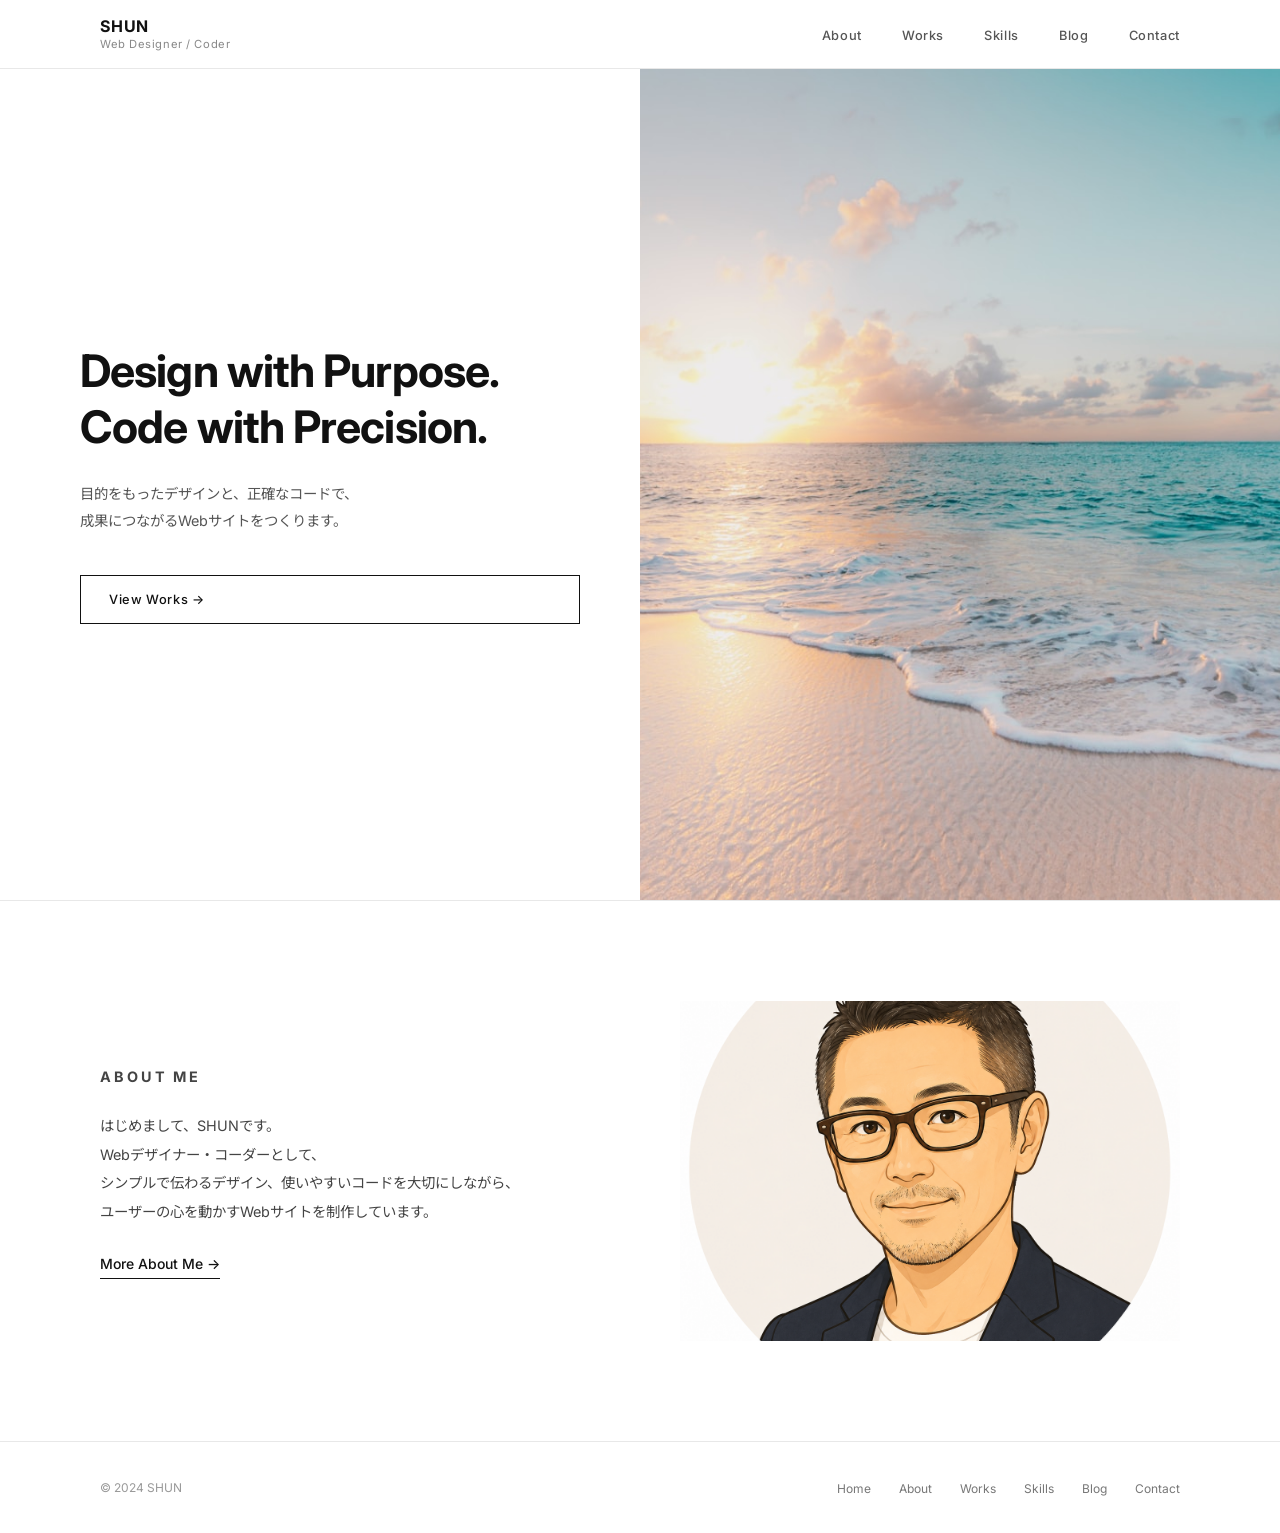
==== index.html @ 6f205052 "Initial commit: ポートフォリオサイト初回アップロード" ====
<!DOCTYPE html>
<html lang="ja">
<head>
  <meta charset="UTF-8">
  <meta name="viewport" content="width=device-width, initial-scale=1.0">
  <title>SHUN | Web Designer &amp; Coder</title>
  <link rel="stylesheet" href="css/style.css">
</head>
<body>

  <!-- ナビゲーション -->
  <header>
    <nav>
      <a href="index.html" class="nav-logo">
        <span class="nav-logo-name">SHUN</span>
        <span class="nav-logo-sub">Web Designer / Coder</span>
      </a>
      <ul class="nav-links">
        <li><a href="about.html">About</a></li>
        <li><a href="works.html">Works</a></li>
        <li><a href="skills.html">Skills</a></li>
        <li><a href="blog.html">Blog</a></li>
        <li><a href="contact.html">Contact</a></li>
      </ul>
      <button class="hamburger" id="hamburger" aria-label="メニューを開く">
        <span></span><span></span><span></span>
      </button>
    </nav>
  </header>
  <div class="mobile-nav-overlay" id="mobile-nav-overlay"></div>
  <nav class="mobile-nav" id="mobile-nav">
    <ul>
      <li><a href="about.html">About</a></li>
      <li><a href="works.html">Works</a></li>
      <li><a href="skills.html">Skills</a></li>
      <li><a href="blog.html">Blog</a></li>
      <li><a href="contact.html">Contact</a></li>
    </ul>
  </nav>

  <!-- Hero -->
  <section class="hero">
    <div class="hero-content">
      <h1 class="hero-title">Design with Purpose.<br>Code with Precision.</h1>
      <p class="hero-desc">
        目的をもったデザインと、正確なコードで、<br>
        成果につながるWebサイトをつくります。
      </p>
      <a href="works.html" class="btn">View Works &rarr;</a>
    </div>
    <div class="hero-image">
      <!-- images/hero.jpg を用意してください（デスクワーク・PC画像など） -->
      <img src="images/hero.jpg" alt="Hero Image">
    </div>
  </section>

  <!-- About Me プレビュー -->
  <section class="home-about">
    <div class="container">
      <div class="home-about-inner">
        <div class="home-about-text">
          <p class="section-heading">ABOUT ME</p>
          <p>
            はじめまして、SHUNです。<br>
            Webデザイナー・コーダーとして、<br>
            シンプルで伝わるデザイン、使いやすいコードを大切にしながら、<br>
            ユーザーの心を動かすWebサイトを制作しています。
          </p>
          <a href="about.html" class="btn-link">More About Me &rarr;</a>
        </div>
        <div class="home-about-image">
          <!-- images/about-preview.jpg を用意してください -->
          <img src="images/about-preview.png" alt="About Me">
        </div>
      </div>
    </div>
  </section>

  <!-- フッター -->
  <footer>
    <div class="footer-inner">
      <p class="footer-copy">&copy; 2024 SHUN</p>
      <ul class="footer-links">
        <li><a href="index.html">Home</a></li>
        <li><a href="about.html">About</a></li>
        <li><a href="works.html">Works</a></li>
        <li><a href="skills.html">Skills</a></li>
        <li><a href="blog.html">Blog</a></li>
        <li><a href="contact.html">Contact</a></li>
      </ul>
    </div>
  </footer>

  <script src="js/main.js"></script>
</body>
</html>
---- css/style.css ----
/* ========================================
   Google Fonts
======================================== */
@import url('https://fonts.googleapis.com/css2?family=Inter:wght@400;500;600;700&family=Noto+Sans+JP:wght@400;500;700&display=swap');

/* ========================================
   Reset & Base
======================================== */
*, *::before, *::after {
  margin: 0;
  padding: 0;
  box-sizing: border-box;
}

html {
  scroll-behavior: smooth;
}

body {
  font-family: 'Inter', 'Noto Sans JP', sans-serif;
  background-color: #fff;
  color: #111;
  line-height: 1.8;
  font-size: 15px;
}

img {
  max-width: 100%;
  height: auto;
  display: block;
}

a {
  color: inherit;
  text-decoration: none;
}

ul { list-style: none; }

/* ========================================
   共通レイアウト
======================================== */
.container {
  max-width: 1160px;
  margin: 0 auto;
  padding: 0 40px;
}

.section-heading {
  font-size: 0.7rem;
  font-weight: 700;
  letter-spacing: 0.2em;
  color: #111;
  margin-bottom: 12px;
}

.section-title {
  font-size: 2.2rem;
  font-weight: 700;
  letter-spacing: -0.01em;
  margin-bottom: 12px;
}

.section-desc {
  font-size: 0.875rem;
  color: #666;
  margin-bottom: 48px;
}

/* ========================================
   ボタン
======================================== */
.btn {
  display: inline-flex;
  align-items: center;
  gap: 8px;
  padding: 12px 28px;
  border: 1px solid #111;
  color: #111;
  font-size: 0.8rem;
  font-weight: 500;
  letter-spacing: 0.05em;
  transition: background-color 0.25s, color 0.25s;
  cursor: pointer;
  background: transparent;
  font-family: inherit;
}

.btn:hover {
  background-color: #111;
  color: #fff;
}

.btn-dark {
  background-color: #111;
  color: #fff;
}

.btn-dark:hover {
  background-color: #333;
  color: #fff;
}

.btn-link {
  display: inline-flex;
  align-items: center;
  gap: 6px;
  font-size: 0.875rem;
  font-weight: 500;
  border-bottom: 1px solid #111;
  padding-bottom: 2px;
  transition: opacity 0.2s;
}

.btn-link:hover { opacity: 0.6; }

/* ========================================
   ナビゲーション
======================================== */
header {
  position: fixed;
  top: 0;
  left: 0;
  width: 100%;
  z-index: 100;
  background-color: #fff;
  border-bottom: 1px solid #e8e8e8;
}

nav {
  display: flex;
  justify-content: space-between;
  align-items: center;
  height: 68px;
  max-width: 1160px;
  margin: 0 auto;
  padding: 0 40px;
}

.nav-logo {
  display: flex;
  flex-direction: column;
  line-height: 1.3;
}

.nav-logo-name {
  font-size: 1rem;
  font-weight: 700;
  letter-spacing: 0.05em;
}

.nav-logo-sub {
  font-size: 0.7rem;
  color: #888;
  letter-spacing: 0.05em;
}

.nav-links {
  display: flex;
  gap: 40px;
}

.nav-links a {
  font-size: 0.8rem;
  font-weight: 500;
  letter-spacing: 0.05em;
  color: #555;
  padding-bottom: 4px;
  border-bottom: 2px solid transparent;
  transition: color 0.2s, border-color 0.2s;
}

.nav-links a:hover,
.nav-links a.active {
  color: #111;
  border-bottom-color: #111;
}

/* ========================================
   フッター
======================================== */
footer {
  border-top: 1px solid #e8e8e8;
  padding: 32px 0;
}

.footer-inner {
  display: flex;
  justify-content: space-between;
  align-items: center;
  max-width: 1160px;
  margin: 0 auto;
  padding: 0 40px;
}

.footer-copy {
  font-size: 0.75rem;
  color: #999;
}

.footer-links {
  display: flex;
  gap: 28px;
}

.footer-links a {
  font-size: 0.75rem;
  color: #777;
  transition: color 0.2s;
}

.footer-links a:hover { color: #111; }

/* ========================================
   Home - Hero
======================================== */
.hero {
  padding-top: 68px;
  display: grid;
  grid-template-columns: 1fr 1fr;
  min-height: 100vh;
}

.hero-content {
  display: flex;
  flex-direction: column;
  justify-content: center;
  padding: 80px 60px 80px 80px;
  width: 100%;
}

.hero-title {
  font-size: clamp(2rem, 3.5vw, 3rem);
  font-weight: 700;
  line-height: 1.25;
  letter-spacing: -0.02em;
  margin-bottom: 24px;
}

.hero-desc {
  font-size: 0.9rem;
  color: #555;
  line-height: 1.9;
  margin-bottom: 40px;
}

.hero-image {
  background-color: #f0f0f0;
  overflow: hidden;
}

.hero-image img {
  width: 100%;
  height: 100%;
  object-fit: cover;
}

/* Home - About Preview */
.home-about {
  padding: 100px 0;
  border-top: 1px solid #e8e8e8;
}

.home-about-inner {
  display: grid;
  grid-template-columns: 1fr 1fr;
  gap: 80px;
  align-items: center;
}

.home-about-text .section-heading {
  margin-bottom: 20px;
}

.home-about-text p {
  font-size: 0.9rem;
  color: #444;
  line-height: 2;
  margin-bottom: 16px;
}

.home-about-text .btn-link {
  margin-top: 8px;
}

.home-about-image img {
  width: 100%;
  height: 340px;
  object-fit: cover;
  background-color: #e8e8e8;
}

/* ========================================
   About
======================================== */
.about-page {
  padding: 120px 0 100px;
}

.about-grid {
  display: grid;
  grid-template-columns: 1fr 380px;
  gap: 80px;
  align-items: start;
}

.about-main .section-title {
  margin-bottom: 20px;
}

.about-intro {
  font-size: 0.9rem;
  color: #444;
  line-height: 2;
  margin-bottom: 48px;
}

/* 経歴 */
.about-career h3 {
  font-size: 0.8rem;
  font-weight: 700;
  letter-spacing: 0.15em;
  margin-bottom: 20px;
  color: #111;
}

.career-list {
  display: flex;
  flex-direction: column;
  gap: 12px;
  margin-bottom: 48px;
}

.career-item {
  display: grid;
  grid-template-columns: 60px 1fr;
  gap: 20px;
  font-size: 0.875rem;
}

.career-year {
  color: #999;
  font-size: 0.8rem;
  padding-top: 2px;
}

.career-desc { color: #444; }

/* 強み */
.about-strengths h3 {
  font-size: 0.8rem;
  font-weight: 700;
  letter-spacing: 0.15em;
  margin-bottom: 24px;
  color: #111;
}

.strengths-grid {
  display: grid;
  grid-template-columns: repeat(3, 1fr);
  gap: 28px;
  margin-bottom: 48px;
}

.strength-item {
  padding: 24px;
  border: 1px solid #e8e8e8;
}

.strength-icon {
  font-size: 1.4rem;
  margin-bottom: 12px;
}

.strength-item h4 {
  font-size: 0.875rem;
  font-weight: 700;
  margin-bottom: 8px;
}

.strength-item p {
  font-size: 0.8rem;
  color: #666;
  line-height: 1.8;
}

/* Tools */
.about-tools h3 {
  font-size: 0.8rem;
  font-weight: 700;
  letter-spacing: 0.15em;
  margin-bottom: 20px;
  color: #111;
}

.tools-list {
  display: flex;
  flex-wrap: wrap;
  gap: 12px;
}

.tool-tag {
  display: inline-flex;
  align-items: center;
  gap: 6px;
  padding: 6px 14px;
  border: 1px solid #e0e0e0;
  font-size: 0.8rem;
  color: #444;
}

/* About サイド写真 */
.about-side img {
  width: 100%;
  aspect-ratio: 3 / 4;
  object-fit: cover;
  background-color: #e8e8e8;
}

/* ========================================
   Works
======================================== */
.works-page {
  padding: 120px 0 100px;
}

.works-page .section-title {
  margin-bottom: 6px;
}

/* フィルタータブ */
.works-filter {
  display: flex;
  gap: 0;
  margin-bottom: 48px;
  border-bottom: 1px solid #e8e8e8;
}

.filter-btn {
  padding: 10px 24px;
  font-size: 0.8rem;
  font-weight: 500;
  color: #888;
  background: none;
  border: none;
  border-bottom: 2px solid transparent;
  cursor: pointer;
  transition: color 0.2s, border-color 0.2s;
  margin-bottom: -1px;
  font-family: inherit;
}

.filter-btn:hover,
.filter-btn.active {
  color: #111;
  border-bottom-color: #111;
}

/* Works グリッド */
.works-grid {
  display: grid;
  grid-template-columns: repeat(3, 1fr);
  gap: 32px;
  margin-bottom: 56px;
}

.work-item {
  cursor: pointer;
}

.work-item[data-hidden="true"] {
  display: none;
}

.work-thumb {
  position: relative;
  overflow: hidden;
  background-color: #f0f0f0;
  margin-bottom: 16px;
}

.work-thumb img {
  width: 100%;
  aspect-ratio: 4 / 3;
  object-fit: cover;
  transition: transform 0.4s ease;
}

.work-item:hover .work-thumb img {
  transform: scale(1.04);
}

.work-info h3 {
  font-size: 0.95rem;
  font-weight: 700;
  margin-bottom: 4px;
}

.work-info p {
  font-size: 0.78rem;
  color: #888;
  letter-spacing: 0.05em;
}

.work-link {
  display: inline-block;
  margin-top: 8px;
  font-size: 0.78rem;
  color: #111;
  border-bottom: 1px solid #111;
  padding-bottom: 1px;
  transition: opacity 0.2s;
}

.work-link:hover { opacity: 0.5; }

.works-more {
  text-align: center;
}

/* ========================================
   Skills
======================================== */
.skills-page {
  padding: 120px 0 100px;
}

.skills-grid {
  display: grid;
  grid-template-columns: 1fr 1fr;
  gap: 80px;
  align-items: start;
}

/* スキルバー */
.skills-main .section-title { margin-bottom: 8px; }
.skills-main .section-desc { margin-bottom: 40px; }

.skill-list {
  display: flex;
  flex-direction: column;
  gap: 24px;
}

.skill-row {
  display: grid;
  grid-template-columns: 160px 1fr 36px;
  align-items: center;
  gap: 16px;
}

.skill-name {
  font-size: 0.875rem;
  color: #333;
}

.skill-bar {
  height: 3px;
  background-color: #e8e8e8;
  border-radius: 2px;
  overflow: hidden;
}

.skill-bar-fill {
  height: 100%;
  background-color: #111;
  border-radius: 2px;
  width: 0;
  transition: width 1.2s ease;
}

.skill-pct {
  font-size: 0.78rem;
  color: #999;
  text-align: right;
}

/* その他スキル */
.skills-side .section-desc { margin-bottom: 24px; }

.skills-side h3 {
  font-size: 0.78rem;
  font-weight: 700;
  letter-spacing: 0.15em;
  color: #111;
  margin-bottom: 16px;
}

.skill-tags {
  display: flex;
  flex-wrap: wrap;
  gap: 10px;
  margin-bottom: 40px;
}

.skill-tag {
  padding: 6px 14px;
  border: 1px solid #e0e0e0;
  font-size: 0.78rem;
  color: #555;
  border-radius: 2px;
}

.skills-side-image img {
  width: 100%;
  height: 280px;
  object-fit: cover;
  background-color: #e8e8e8;
}

/* ========================================
   Blog
======================================== */
.blog-page {
  padding: 120px 0 100px;
}

.blog-list {
  display: flex;
  flex-direction: column;
  gap: 0;
  margin-bottom: 56px;
}

.blog-item {
  display: grid;
  grid-template-columns: 200px 1fr;
  gap: 32px;
  padding: 36px 0;
  border-bottom: 1px solid #e8e8e8;
  align-items: center;
}

.blog-item:first-child {
  border-top: 1px solid #e8e8e8;
}

.blog-thumb img {
  width: 200px;
  height: 130px;
  object-fit: cover;
  background-color: #e8e8e8;
  transition: opacity 0.3s;
}

.blog-item:hover .blog-thumb img {
  opacity: 0.8;
}

.blog-date {
  font-size: 0.78rem;
  color: #999;
  letter-spacing: 0.05em;
  margin-bottom: 10px;
}

.blog-title {
  font-size: 1.05rem;
  font-weight: 700;
  line-height: 1.5;
  margin-bottom: 10px;
  transition: opacity 0.2s;
}

.blog-item:hover .blog-title {
  opacity: 0.6;
}

.blog-excerpt {
  font-size: 0.85rem;
  color: #666;
  line-height: 1.8;
  margin-bottom: 12px;
}

.blog-cat {
  display: inline-block;
  font-size: 0.72rem;
  letter-spacing: 0.1em;
  color: #888;
  border: 1px solid #ddd;
  padding: 2px 10px;
}

.blog-more {
  text-align: center;
}

/* ========================================
   Contact
======================================== */
.contact-page {
  padding: 120px 0 100px;
}

.contact-grid {
  display: grid;
  grid-template-columns: 1fr 360px;
  gap: 80px;
  align-items: start;
}

/* フォーム */
.contact-main .section-title { margin-bottom: 6px; }
.contact-main .section-desc { margin-bottom: 40px; }

.contact-form {
  display: flex;
  flex-direction: column;
  gap: 28px;
}

.form-row {
  display: flex;
  flex-direction: column;
  gap: 6px;
}

.form-row label {
  font-size: 0.78rem;
  font-weight: 600;
  letter-spacing: 0.08em;
  color: #555;
}

.form-row input,
.form-row textarea {
  width: 100%;
  padding: 12px 14px;
  border: 1px solid #e0e0e0;
  background: #fafafa;
  font-family: inherit;
  font-size: 0.875rem;
  color: #111;
  outline: none;
  transition: border-color 0.25s, background 0.25s;
  border-radius: 2px;
}

.form-row input::placeholder,
.form-row textarea::placeholder {
  color: #bbb;
}

.form-row input:focus,
.form-row textarea:focus {
  border-color: #111;
  background: #fff;
}

.form-row textarea {
  min-height: 140px;
  resize: vertical;
}

.contact-form .btn-dark {
  align-self: flex-start;
  padding: 14px 40px;
  font-size: 0.875rem;
  letter-spacing: 0.05em;
  border: none;
}

/* Contact サイド */
.contact-side {
  padding-top: 16px;
}

.contact-sns {
  margin-bottom: 40px;
}

.contact-sns h3 {
  font-size: 0.78rem;
  font-weight: 700;
  letter-spacing: 0.15em;
  color: #111;
  margin-bottom: 16px;
}

.sns-icons {
  display: flex;
  gap: 16px;
}

.sns-icon {
  width: 40px;
  height: 40px;
  border: 1px solid #e0e0e0;
  display: flex;
  align-items: center;
  justify-content: center;
  font-size: 1rem;
  color: #444;
  transition: background 0.2s, color 0.2s, border-color 0.2s;
}

.sns-icon:hover {
  background: #111;
  color: #fff;
  border-color: #111;
}

.contact-email {
  margin-bottom: 40px;
}

.contact-email h3 {
  font-size: 0.78rem;
  font-weight: 700;
  letter-spacing: 0.15em;
  color: #111;
  margin-bottom: 10px;
}

.contact-email a {
  font-size: 0.9rem;
  color: #333;
  border-bottom: 1px solid #ddd;
  padding-bottom: 2px;
  transition: border-color 0.2s;
}

.contact-email a:hover {
  border-color: #111;
}

.contact-side-image img {
  width: 100%;
  height: 260px;
  object-fit: cover;
  background-color: #e8e8e8;
}

/* ========================================
   レスポンシブ
======================================== */
@media (max-width: 900px) {
  .hero {
    grid-template-columns: 1fr;
  }

  .hero-content {
    margin: 0;
    padding: 100px 24px 60px;
    max-width: 100%;
  }

  .hero-image {
    height: 340px;
  }

  .home-about-inner {
    grid-template-columns: 1fr;
    gap: 48px;
  }

  .about-grid {
    grid-template-columns: 1fr;
  }

  .about-side { order: -1; }
  .about-side img { aspect-ratio: 16 / 9; }

  .strengths-grid {
    grid-template-columns: 1fr;
  }

  .works-grid {
    grid-template-columns: repeat(2, 1fr);
  }

  .skills-grid {
    grid-template-columns: 1fr;
  }

  .contact-grid {
    grid-template-columns: 1fr;
  }

  .skill-row {
    grid-template-columns: 130px 1fr 36px;
  }
}

@media (max-width: 640px) {
  .container { padding: 0 20px; }
  nav { padding: 0 20px; }
  .nav-links { display: none; }
  .footer-inner { flex-direction: column; gap: 16px; text-align: center; }
  .footer-links { flex-wrap: wrap; justify-content: center; gap: 16px; }
  .works-grid { grid-template-columns: 1fr; }
  .blog-item { grid-template-columns: 1fr; }
  .blog-thumb img { width: 100%; height: 200px; }
  .section-title { font-size: 1.8rem; }
}

/* ========================================
   ハンバーガーメニュー
======================================== */
.hamburger {
  display: none;
  flex-direction: column;
  justify-content: center;
  gap: 5px;
  width: 36px;
  height: 36px;
  background: none;
  border: none;
  cursor: pointer;
  padding: 4px;
  z-index: 200;
}

.hamburger span {
  display: block;
  width: 100%;
  height: 2px;
  background-color: #111;
  transition: transform 0.3s, opacity 0.3s;
  transform-origin: center;
}

/* × に変化 */
.hamburger.is-open span:nth-child(1) {
  transform: translateY(7px) rotate(45deg);
}
.hamburger.is-open span:nth-child(2) {
  opacity: 0;
}
.hamburger.is-open span:nth-child(3) {
  transform: translateY(-7px) rotate(-45deg);
}

/* モバイルメニュー（右から出るドロワー） */
.mobile-nav-overlay {
  display: none;
  position: fixed;
  inset: 0;
  z-index: 98;
  background: transparent;
  pointer-events: none;
}

.mobile-nav-overlay.is-open {
  pointer-events: auto;
}

.mobile-nav {
  display: none;
  position: fixed;
  top: 0;
  left: 10%;
  width: 90%;
  height: 100%;
  background-color: #fdfbee;
  z-index: 99;
  padding: 100px 32px 40px;
  transform: translateX(100%);
  transition: transform 0.35s ease;
  pointer-events: none;
  overflow-y: auto;
  box-shadow: -4px 0 24px rgba(0, 0, 0, 0.08);
}

.mobile-nav.is-open {
  transform: translateX(0);
  pointer-events: auto;
}

.mobile-nav ul {
  display: flex;
  flex-direction: column;
}

.mobile-nav a {
  display: block;
  padding: 18px 0;
  font-size: 1.1rem;
  font-weight: 600;
  color: #333;
  letter-spacing: 0.08em;
  border-bottom: 1px solid #ede9d0;
  transition: color 0.2s;
}

.mobile-nav a:last-child {
  border-bottom: none;
}

.mobile-nav a:hover,
.mobile-nav a.active {
  color: #111;
}

/* スクロール禁止 */
body.menu-open {
  overflow: hidden;
}

@media (max-width: 640px) {
  .hamburger {
    display: flex;
  }
  .mobile-nav {
    display: block;
  }
  .mobile-nav-overlay {
    display: block;
  }
}
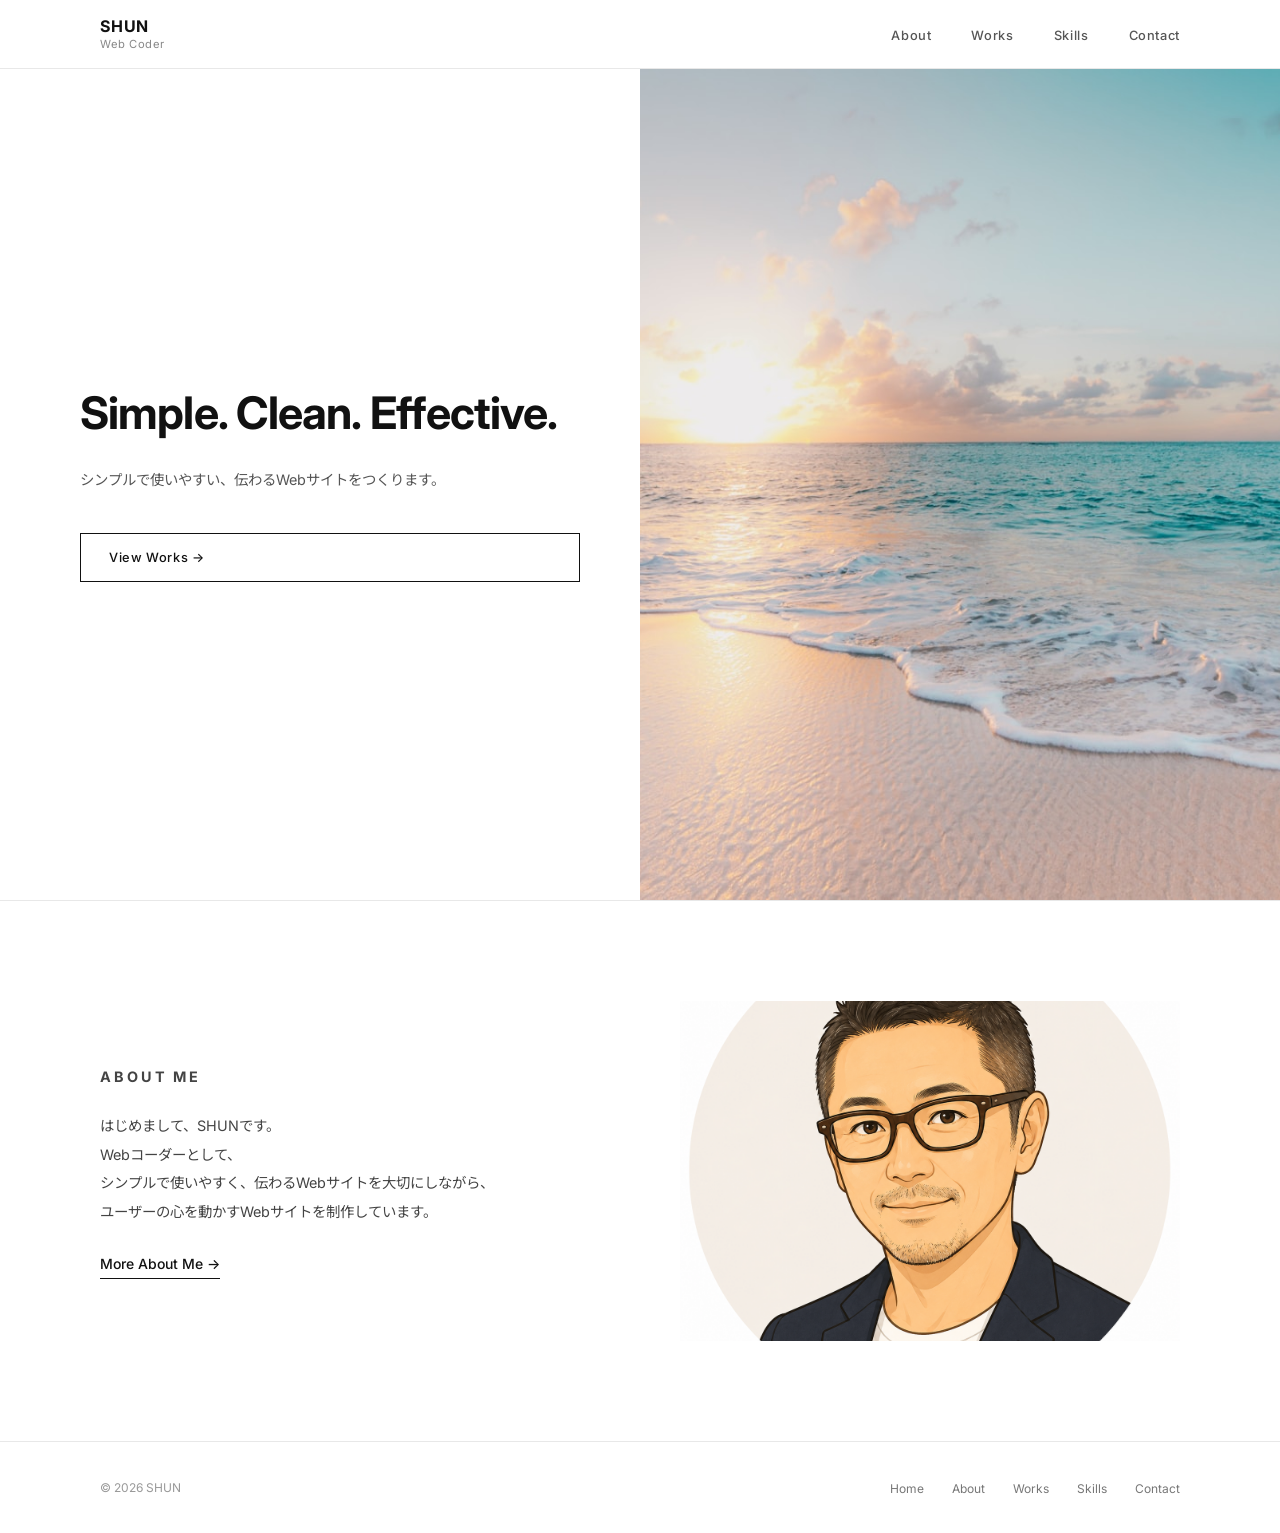
==== commit 6c8d8feb: "About/Skills内容を更新、サンプル作品(work_1, work_2)を追加 - AboutのToolsからPhotoshop/Illustratorを削除しHTML/CSS/JS等に変更 " ====
--- a/index.html
+++ b/index.html
@@ -3,7 +3,7 @@
 <head>
   <meta charset="UTF-8">
   <meta name="viewport" content="width=device-width, initial-scale=1.0">
-  <title>SHUN | Web Designer &amp; Coder</title>
+  <title>SHUN | Web Coder</title>
   <link rel="stylesheet" href="css/style.css">
 </head>
 <body>
@@ -13,13 +13,12 @@
     <nav>
       <a href="index.html" class="nav-logo">
         <span class="nav-logo-name">SHUN</span>
-        <span class="nav-logo-sub">Web Designer / Coder</span>
+        <span class="nav-logo-sub">Web Coder</span>
       </a>
       <ul class="nav-links">
         <li><a href="about.html">About</a></li>
         <li><a href="works.html">Works</a></li>
         <li><a href="skills.html">Skills</a></li>
-        <li><a href="blog.html">Blog</a></li>
         <li><a href="contact.html">Contact</a></li>
       </ul>
       <button class="hamburger" id="hamburger" aria-label="メニューを開く">
@@ -33,7 +32,6 @@
       <li><a href="about.html">About</a></li>
       <li><a href="works.html">Works</a></li>
       <li><a href="skills.html">Skills</a></li>
-      <li><a href="blog.html">Blog</a></li>
       <li><a href="contact.html">Contact</a></li>
     </ul>
   </nav>
@@ -41,10 +39,9 @@
   <!-- Hero -->
   <section class="hero">
     <div class="hero-content">
-      <h1 class="hero-title">Design with Purpose.<br>Code with Precision.</h1>
+      <h1 class="hero-title">Simple. Clean. Effective.</h1>
       <p class="hero-desc">
-        目的をもったデザインと、正確なコードで、<br>
-        成果につながるWebサイトをつくります。
+        シンプルで使いやすい、伝わるWebサイトをつくります。
       </p>
       <a href="works.html" class="btn">View Works &rarr;</a>
     </div>
@@ -62,8 +59,8 @@
           <p class="section-heading">ABOUT ME</p>
           <p>
             はじめまして、SHUNです。<br>
-            Webデザイナー・コーダーとして、<br>
-            シンプルで伝わるデザイン、使いやすいコードを大切にしながら、<br>
+            Webコーダーとして、<br>
+            シンプルで使いやすく、伝わるWebサイトを大切にしながら、<br>
             ユーザーの心を動かすWebサイトを制作しています。
           </p>
           <a href="about.html" class="btn-link">More About Me &rarr;</a>
@@ -79,13 +76,12 @@
   <!-- フッター -->
   <footer>
     <div class="footer-inner">
-      <p class="footer-copy">&copy; 2024 SHUN</p>
+      <p class="footer-copy">&copy; 2026 SHUN</p>
       <ul class="footer-links">
         <li><a href="index.html">Home</a></li>
         <li><a href="about.html">About</a></li>
         <li><a href="works.html">Works</a></li>
         <li><a href="skills.html">Skills</a></li>
-        <li><a href="blog.html">Blog</a></li>
         <li><a href="contact.html">Contact</a></li>
       </ul>
     </div>
--- a/css/style.css
+++ b/css/style.css
@@ -543,10 +543,11 @@
 }
 
 .skill-row {
-  display: grid;
-  grid-template-columns: 160px 1fr 36px;
+  display: flex;
+  justify-content: space-between;
   align-items: center;
-  gap: 16px;
+  padding: 12px 0;
+  border-bottom: 1px solid #f0f0f0;
 }
 
 .skill-name {
@@ -554,25 +555,28 @@
   color: #333;
 }
 
-.skill-bar {
-  height: 3px;
-  background-color: #e8e8e8;
-  border-radius: 2px;
-  overflow: hidden;
-}
-
-.skill-bar-fill {
-  height: 100%;
+/* レベルバッジ */
+.level-badge {
+  font-size: 0.75rem;
+  font-weight: 600;
+  padding: 4px 12px;
+  border-radius: 20px;
+  white-space: nowrap;
+}
+
+.level-expert {
   background-color: #111;
-  border-radius: 2px;
-  width: 0;
-  transition: width 1.2s ease;
-}
-
-.skill-pct {
-  font-size: 0.78rem;
-  color: #999;
-  text-align: right;
+  color: #fff;
+}
+
+.level-mid {
+  background-color: #e8f4ea;
+  color: #2e7d32;
+}
+
+.level-learning {
+  background-color: #f0f0f0;
+  color: #888;
 }
 
 /* その他スキル */
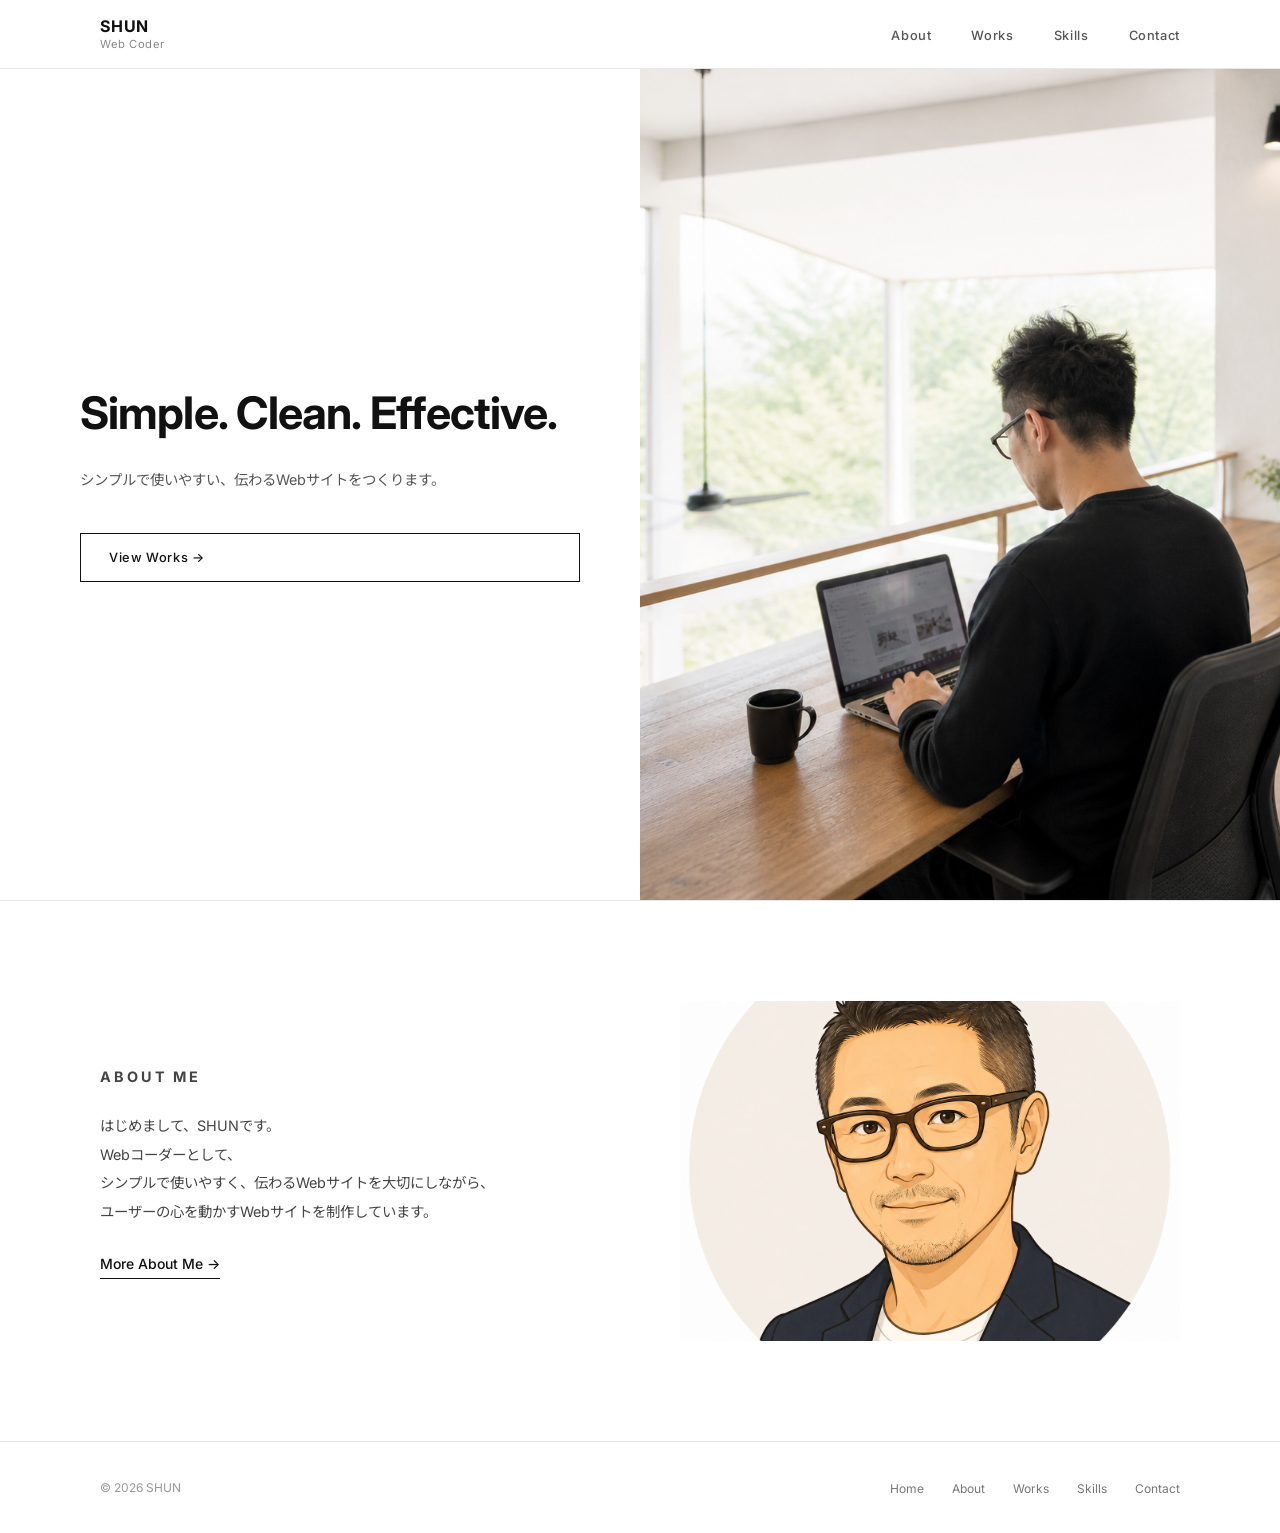
==== commit 0f7764a5: "トップページのヒーロー画像を差し替え 無関係なビーチ写真(hero.jpg)から、デスクワーク中の写真(profile.png)に変更。 Web Coderとしてのブランディングに合わせた" ====
--- a/index.html
+++ b/index.html
@@ -46,8 +46,7 @@
       <a href="works.html" class="btn">View Works &rarr;</a>
     </div>
     <div class="hero-image">
-      <!-- images/hero.jpg を用意してください（デスクワーク・PC画像など） -->
-      <img src="images/hero.jpg" alt="Hero Image">
+      <img src="images/profile.png" alt="デスクで作業するSHUN">
     </div>
   </section>
 
--- a/css/style.css
+++ b/css/style.css
@@ -763,6 +763,27 @@
   font-size: 0.875rem;
   letter-spacing: 0.05em;
   border: none;
+}
+
+/* Googleフォーム送信用の非表示フレーム */
+.hidden-form-iframe {
+  display: none;
+}
+
+/* 送信完了メッセージ（通常は非表示、送信後に表示） */
+.form-thanks {
+  display: none;
+  padding: 32px 24px;
+  border: 1px solid #e5e5e5;
+  border-radius: 8px;
+  background: #fafafa;
+  font-size: 0.95rem;
+  line-height: 1.9;
+  color: #333;
+}
+
+.form-thanks.is-visible {
+  display: block;
 }
 
 /* Contact サイド */
